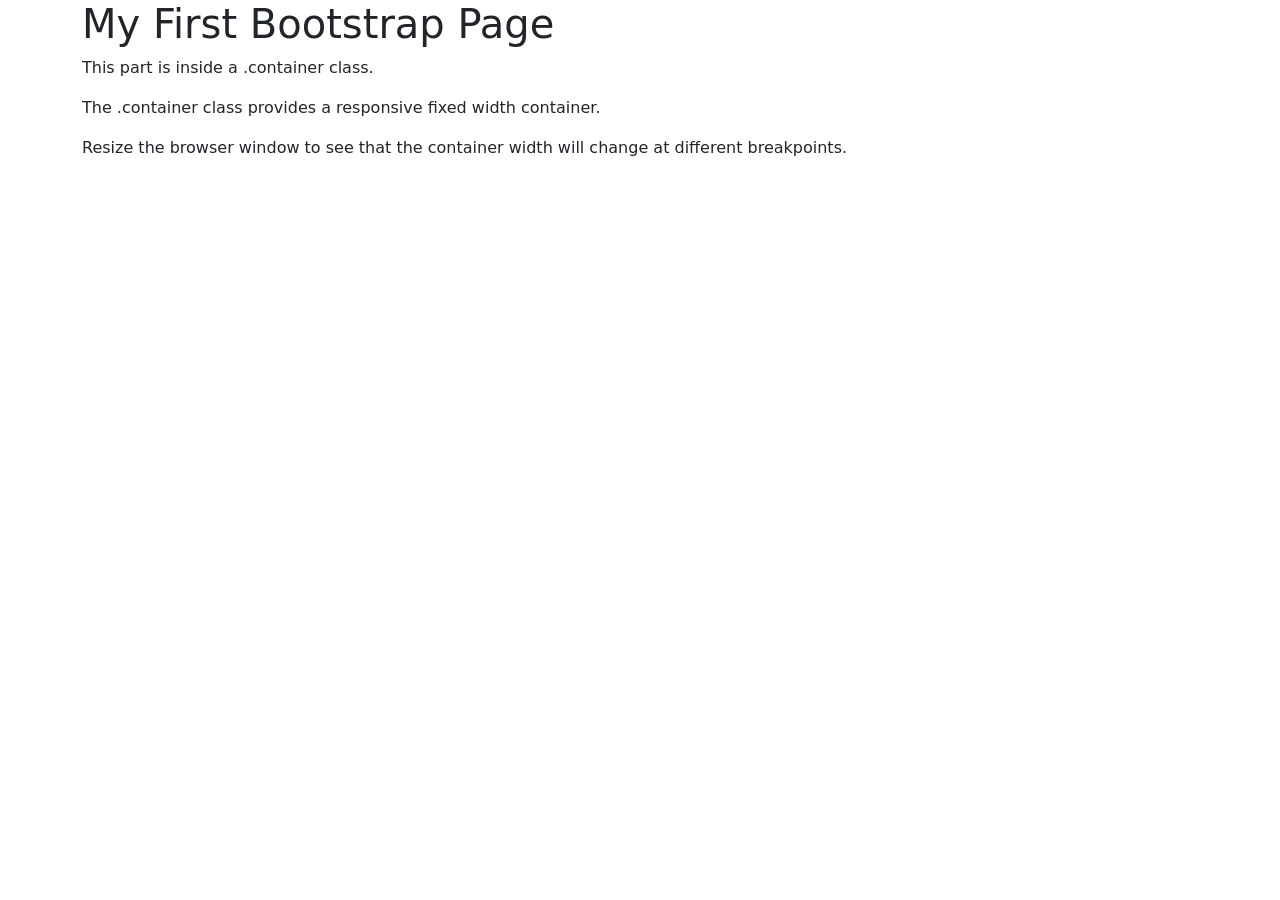
==== index.html @ bbdd52ba "first commit" ====
<!doctype html>
<html lang="en">
  <head>
    <meta charset="UTF-8" />
    <meta name="viewport" content="width=device-width, initial-scale=1.0" />
    <title>Niinan sivut bootstrap</title>
    <!-- Bootstrap liitettiin projektiin CDN-linkityksen avulla -->
    <link
      href="https://cdn.jsdelivr.net/npm/bootstrap@5.3.3/dist/css/bootstrap.min.css"
      rel="stylesheet"
    />
    <script src="https://cdn.jsdelivr.net/npm/bootstrap@5.3.3/dist/js/bootstrap.bundle.min.js"></script>
  </head>
  <body>
    <!-- Lisätään vielä body-elementtiin main-elementti, jonka sisälle kaikki
    sivun osiot tulevat. Lisää main-elementille id-tunnus alku sekä class-luokka
    container-fluid, jos haluat sisällön reunasta reunaan, tai class-luokka
    container, jos haluat reunoihin marginaalit. -->
    <div class="container">
      <h1>My First Bootstrap Page</h1>
      <p>This part is inside a .container class.</p>
      <p>The .container class provides a responsive fixed width container.</p>
      <p>
        Resize the browser window to see that the container width will change at
        different breakpoints.
      </p>
    </div>
  </body>
</html>
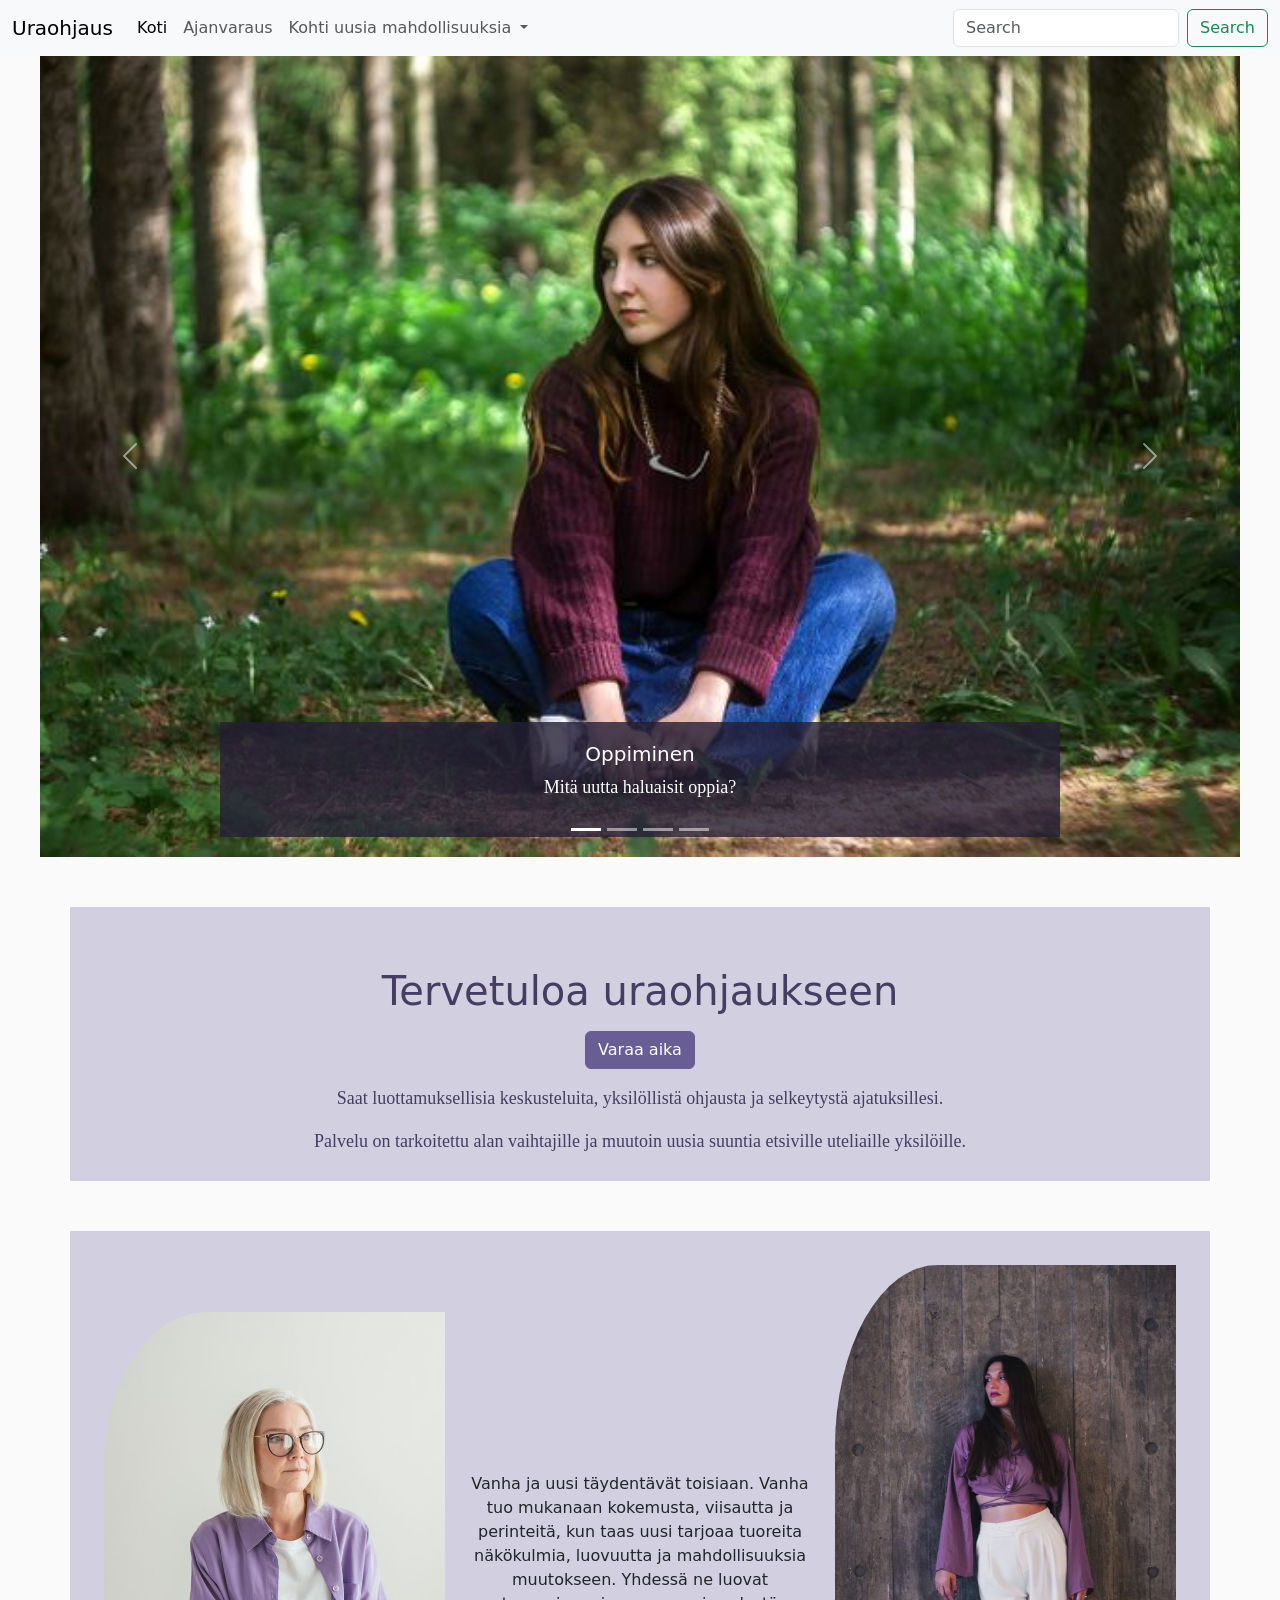
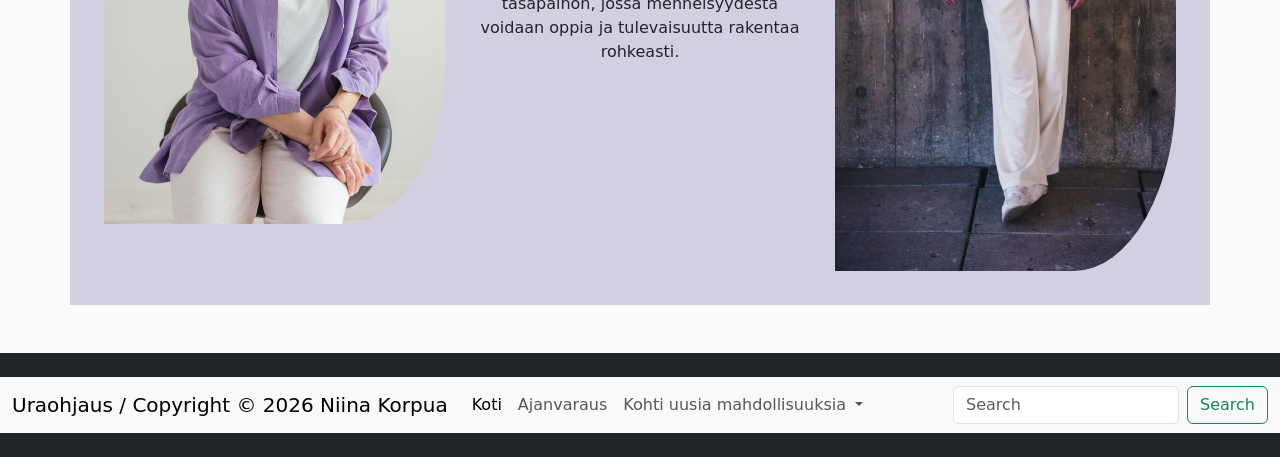
==== commit 04a5defa: "lisä bootsrap ominaisuus Basic List Groups ja hienosäätöjä" ====
--- a/index.html
+++ b/index.html
@@ -3,27 +3,287 @@
   <head>
     <meta charset="UTF-8" />
     <meta name="viewport" content="width=device-width, initial-scale=1.0" />
-    <title>Niinan sivut bootstrap</title>
+    <title>Niinan uraohjaus</title>
     <!-- Bootstrap liitettiin projektiin CDN-linkityksen avulla -->
     <link
       href="https://cdn.jsdelivr.net/npm/bootstrap@5.3.3/dist/css/bootstrap.min.css"
       rel="stylesheet"
     />
     <script src="https://cdn.jsdelivr.net/npm/bootstrap@5.3.3/dist/js/bootstrap.bundle.min.js"></script>
+
+    <!-- CSS -->
+    <link href="style.css" rel="stylesheet" type="text/css" />
   </head>
-  <body>
+<body class="d-flex flex-column min-vh-100">
+  <header>
+    <!-- NAVIGAATIO -->
+    <nav class="navbar navbar-expand-lg bg-body-tertiary">
+      <div class="container-fluid">
+        <a class="navbar-brand" href="index.html">Uraohjaus</a>
+        <button
+          class="navbar-toggler"
+          type="button"
+          data-bs-toggle="collapse"
+          data-bs-target="#navbarSupportedContent"
+          aria-controls="navbarSupportedContent"
+          aria-expanded="false"
+          aria-label="Toggle navigation"
+        >
+          <span class="navbar-toggler-icon"></span>
+        </button>
+        <div class="collapse navbar-collapse" id="navbarSupportedContent">
+          <ul class="navbar-nav me-auto mb-2 mb-lg-0">
+            <li class="nav-item">
+              <a class="nav-link active" aria-current="page" href="index.html"
+                >Koti</a
+              >
+            </li>
+            <li class="nav-item">
+              <a class="nav-link" href="ajanvaraus.html">Ajanvaraus</a>
+            </li>
+            <li class="nav-item dropdown">
+              <a
+                class="nav-link dropdown-toggle"
+                href="#"
+                role="button"
+                data-bs-toggle="dropdown"
+                aria-expanded="false"
+              >
+                Kohti uusia mahdollisuuksia
+              </a>
+              <ul class="dropdown-menu">
+                <li>
+                  <a class="dropdown-item" href="haitari.html"
+                    >Työ, oppiminen ja yrittäjyys</a
+                  >
+                </li>
+                <li>
+                  <a class="dropdown-item" href="usein_kysytyt_kysymykset.html"
+                    >Usein kysytyt kysymykset</a
+                  >
+                </li>
+              </ul>
+            </li>
+          </ul>
+          <form class="d-flex" role="search">
+            <input
+              class="form-control me-2"
+              type="search"
+              placeholder="Search"
+              aria-label="Search"
+            />
+            <button class="btn btn-outline-success" type="submit">
+              Search
+            </button>
+          </form>
+        </div>
+      </div>
+    </nav>
+    <!-- NAVIGAATIO loppuu -->
+
+    <!-- KARUSELLI ALKAA -->
+    <div id="carouselExampleCaptions" class="carousel slide">
+      <div class="carousel-indicators">
+        <button
+          type="button"
+          data-bs-target="#carouselExampleCaptions"
+          data-bs-slide-to="0"
+          class="active"
+          aria-current="true"
+          aria-label="Slide 1"
+        ></button>
+        <button
+          type="button"
+          data-bs-target="#carouselExampleCaptions"
+          data-bs-slide-to="1"
+          aria-label="Slide 2"
+        ></button>
+        <button
+          type="button"
+          data-bs-target="#carouselExampleCaptions"
+          data-bs-slide-to="2"
+          aria-label="Slide 3"
+        ></button>
+        <button
+          type="button"
+          data-bs-target="#carouselExampleCaptions"
+          data-bs-slide-to="3"
+          aria-label="Slide 4"
+        ></button>
+      </div>
+      <div class="carousel-inner">
+        <div class="carousel-item active">
+          <img src="nainen_istuu.jpg" class="d-block w-100" alt="Nainen istuu polulla metsässä violetti paita päällä ja farkut jalassa" />
+          <div class="carousel-caption d-none d-md-block">
+            <h5>Oppiminen</h5>
+            <p>Mitä uutta haluaisit oppia?</p>
+          </div>
+        </div>
+        <div class="carousel-item">
+          <img src="nainen_rannalla.jpg" class="d-block w-100" alt="Nainen seisoo selin kivisellä rannalla mekko päällä" />
+          <div class="carousel-caption d-none d-md-block">
+            <h5>Vapaus</h5>
+            <p>Mitä tekisit jos sinulla ei olisi mitään rajoitteita?</p>
+          </div>
+        </div>
+        <div class="carousel-item">
+          <img src="nainen_savu.jpg" class="d-block w-100" alt="Nainen seisoo metsässä edessään violetti savupilvi" />
+          <div class="carousel-caption d-none d-md-block">
+            <h5>Kehittyminen</h5>
+            <p>Mitä haluaisit muuttaa juuri nyt?</p>
+          </div>
+        </div>
+        <div class="carousel-item">
+          <img src="mies_vedessa.jpg" class="d-block w-100" alt="Mies makaa vedessä, kasvot pinnalla, ympärillä kukkia, joita käsi ojentaa" />
+          <div class="carousel-caption d-none d-md-block">
+            <h5>Hyvinvointi</h5>
+            <p>Mikä tuo sinulle hyvää mieltä ja rentoutusta?</p>
+          </div>
+        </div>
+        <button
+          class="carousel-control-prev"
+          type="button"
+          data-bs-target="#carouselExampleCaptions"
+          data-bs-slide="prev"
+        >
+          <span class="carousel-control-prev-icon" aria-hidden="true"></span>
+          <span class="visually-hidden">Previous</span>
+        </button>
+        <button
+          class="carousel-control-next"
+          type="button"
+          data-bs-target="#carouselExampleCaptions"
+          data-bs-slide="next"
+        >
+          <span class="carousel-control-next-icon" aria-hidden="true"></span>
+          <span class="visually-hidden">Next</span>
+        </button>
+      </div>
+    </div>
+    <!-- KARUSELLI loppuu -->
+  </header>
     <!-- Lisätään vielä body-elementtiin main-elementti, jonka sisälle kaikki
     sivun osiot tulevat. Lisää main-elementille id-tunnus alku sekä class-luokka
     container-fluid, jos haluat sisällön reunasta reunaan, tai class-luokka
     container, jos haluat reunoihin marginaalit. -->
-    <div class="container">
-      <h1>My First Bootstrap Page</h1>
-      <p>This part is inside a .container class.</p>
-      <p>The .container class provides a responsive fixed width container.</p>
-      <p>
-        Resize the browser window to see that the container width will change at
-        different breakpoints.
-      </p>
-    </div>
+    <main id="alku" class="flex-grow-1">
+      <div class="container">
+        <h1>Tervetuloa uraohjaukseen</h1>
+        <p></p>
+        <div class="text-center">
+          <button
+            type="button"
+            class="btn btn-primary d-block mx-auto"
+            onclick="location.href='ajanvaraus.html'">
+            Varaa aika
+          </button>
+        </div>
+        <p></p>
+        <p>
+          Saat luottamuksellisia keskusteluita, yksilöllistä ohjausta ja selkeytystä ajatuksillesi.
+        </p>
+        <p>
+          Palvelu on tarkoitettu alan vaihtajille ja muutoin uusia suuntia
+          etsiville uteliaille yksilöille.
+        </p>
+      </div>
+
+      <!-- Grid eli ruudukko ALKAA -->
+      <div class="container text-center">
+        <div class="row align-items-center p-4">
+          <div class="col-md-4">
+            <img
+              src="Vanhempi_nainen.jpg"
+              alt="Vanhempi nainen istuu ja katsoo eteen päin"
+              class="ruudukon-kuvat"
+            />
+          </div>
+          <div class="col-md-4">
+            Vanha ja uusi täydentävät toisiaan. Vanha tuo mukanaan kokemusta,
+            viisautta ja perinteitä, kun taas uusi tarjoaa tuoreita näkökulmia,
+            luovuutta ja mahdollisuuksia muutokseen. Yhdessä ne luovat
+            tasapainon, jossa menneisyydestä voidaan oppia ja tulevaisuutta
+            rakentaa rohkeasti.
+          </div>
+          <div class="col-md-4">
+            <img
+              src="nuorempi_nainen.jpg"
+              alt="Nuori nainen seisoo ja katsoo vasemmalle"
+              class="ruudukon-kuvat"
+            />
+          </div>
+        </div>
+      </div>
+      <!-- Grid eli ruudukko LOPPUU -->
+    </main>
+
+
+  <!-- FOOTER alkaa -->
+  <footer class="bg-dark text-white text-center py-4 mt-5">
+    <!-- NAVIGAATIO -->
+    <nav class="navbar navbar-expand-lg bg-body-tertiary">
+      <div class="container-fluid">
+        <a class="navbar-brand" href="index.html">Uraohjaus / Copyright © 2026 Niina Korpua</a>
+        <button
+          class="navbar-toggler"
+          type="button"
+          data-bs-toggle="collapse"
+          data-bs-target="#navbarSupportedContent"
+          aria-controls="navbarSupportedContent"
+          aria-expanded="false"
+          aria-label="Toggle navigation"
+        >
+          <span class="navbar-toggler-icon"></span>
+        </button>
+        <div class="collapse navbar-collapse" id="navbarSupportedContent">
+          <ul class="navbar-nav me-auto mb-2 mb-lg-0">
+            <li class="nav-item">
+              <a class="nav-link active" aria-current="page" href="index.html"
+                >Koti</a
+              >
+            </li>
+            <li class="nav-item">
+              <a class="nav-link" href="ajanvaraus.html">Ajanvaraus</a>
+            </li>
+            <li class="nav-item dropdown">
+              <a
+                class="nav-link dropdown-toggle"
+                href="#"
+                role="button"
+                data-bs-toggle="dropdown"
+                aria-expanded="false"
+              >
+                Kohti uusia mahdollisuuksia
+              </a>
+              <ul class="dropdown-menu">
+                <li>
+                  <a class="dropdown-item" href="haitari.html"
+                    >Työ, oppiminen ja yrittäjyys</a
+                  >
+                </li>
+                <li>
+                  <a class="dropdown-item" href="usein_kysytyt_kysymykset.html"
+                    >Usein kysytyt kysymykset</a
+                  >
+                </li>
+              </ul>
+            </li>
+          </ul>
+          <form class="d-flex" role="search">
+            <input
+              class="form-control me-2"
+              type="search"
+              placeholder="Search"
+              aria-label="Search"
+            />
+            <button class="btn btn-outline-success" type="submit">
+              Search
+            </button>
+          </form>
+        </div>
+      </div>
+    </nav>
+    <!-- NAVIGAATIO loppuu -->
+  <!-- FOOTER loppuu -->
   </body>
 </html>
--- a/style.css
+++ b/style.css
@@ -0,0 +1,100 @@
+body {
+  background-color: #fafafb;
+}
+
+h1 {
+  margin-top: 50px;
+  color: #453d62;
+  text-align: center;
+}
+
+h2 {
+  color: #231f35;
+  margin-top: 50px;
+}
+
+p {
+  color: #453d62;
+  font-family: verdana;
+  font-size: 18px;
+}
+
+.carousel-caption {
+  color: white;
+  background-color: rgba(35, 31, 53, 0.8); /* #231F35 */
+}
+
+.carousel-caption p {
+  color: white;
+}
+.carousel {
+  max-width: 1200px;
+  margin: 0 auto;
+}
+
+.carousel img {
+  width: 100%;
+  height: auto;
+}
+
+.container {
+  margin-top: 50px;
+  padding: 10px;
+  background-color: #d2d0e0;
+}
+
+.container p {
+  text-align: center;
+}
+
+.ruudukon-kuvat {
+  width: 100%;
+  max-width: 500px;
+  /* object-fit: cover;
+  object-position: top;  ohjaa rajauksen kohtaa */
+  border-radius: 30% 0 30% 0;
+}
+
+.card {
+  margin-top: 50px;
+}
+
+.card-text {
+  color: #695e93;
+}
+
+/*haitari*/
+.accordion {
+  margin-top: 50px;
+}
+
+/*haitarin otsikoiden taustaväri*/
+.accordion-button {
+  background-color: #d2d0e0;
+}
+
+.accordion-button:hover {
+  background-color: #695e93;
+}
+
+/*haitarin otsikoiden taustaväri avattuna*/
+.accordion-button:not(.collapsed) {
+  background-color: #695e93;
+  color: white;
+}
+
+/*taulukko*/
+.table {
+  margin-bottom: 50px;
+}
+
+/* Ajanvaraus painikkeet */
+.btn-primary {
+  background-color: #695e93;
+  border-color: #695e93;
+}
+
+.btn-primary:hover {
+  background-color: #453d62;
+  border-color: #453d62;
+}
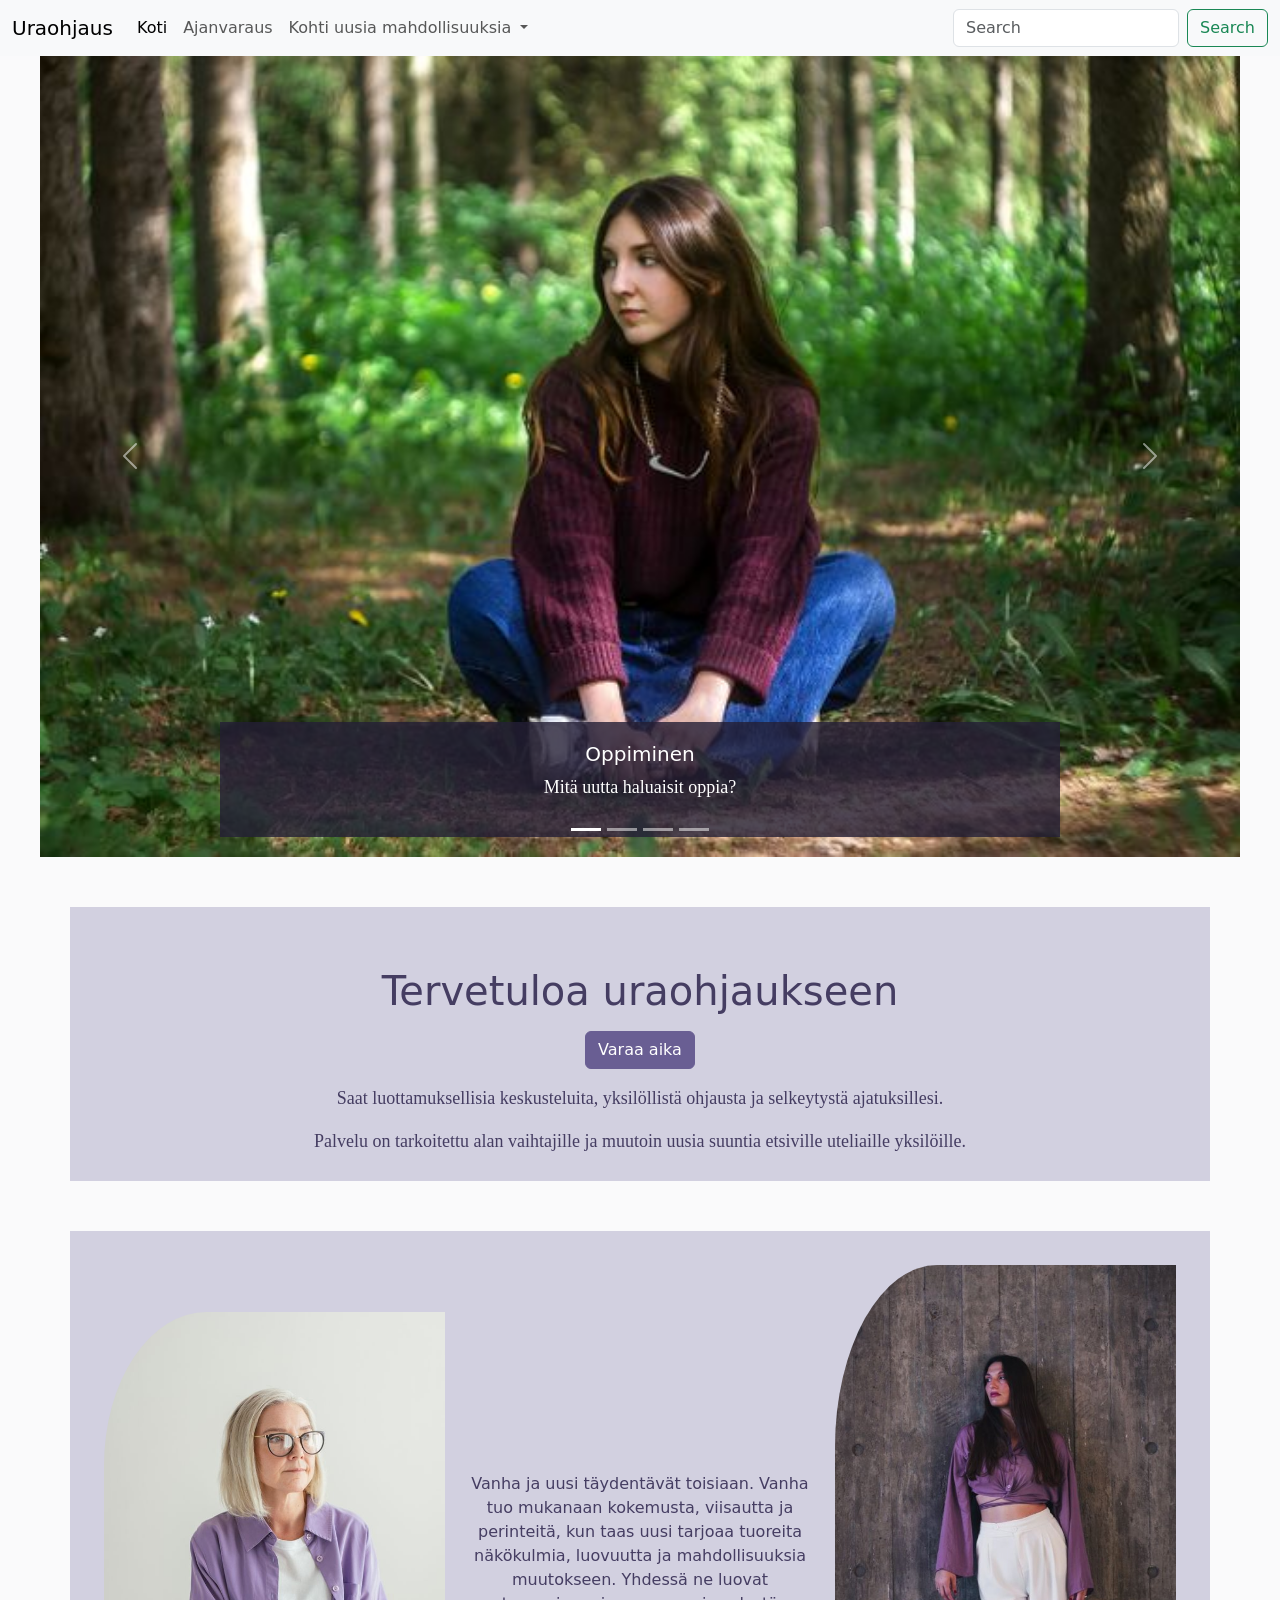
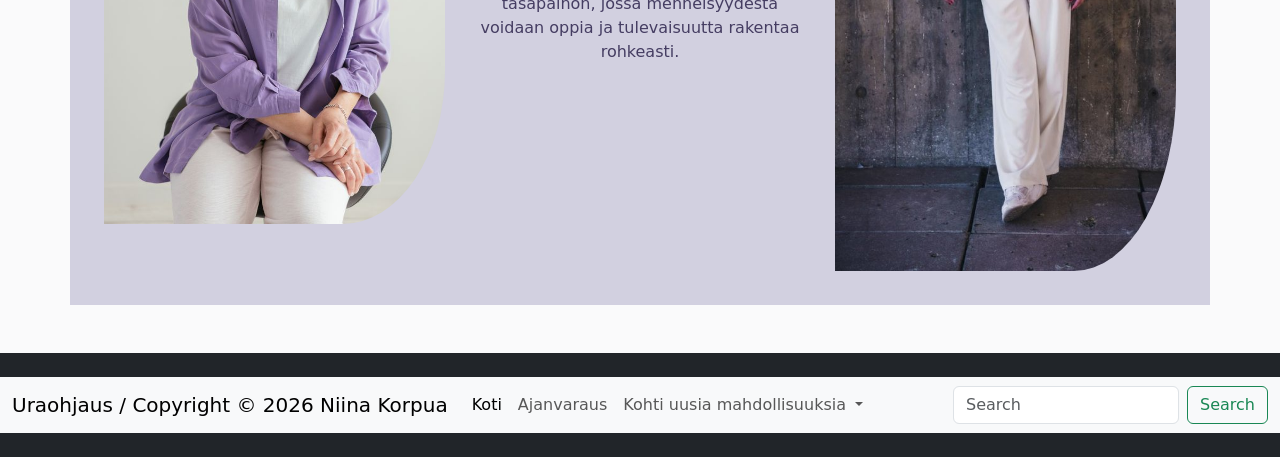
==== commit a4553188: "loput muutokset ja hienosäädöt" ====
--- a/index.html
+++ b/index.html
@@ -198,12 +198,14 @@
               class="ruudukon-kuvat"
             />
           </div>
-          <div class="col-md-4">
+          <div class="col-md-4" style="color: #453d62;">
+            <p></p>
             Vanha ja uusi täydentävät toisiaan. Vanha tuo mukanaan kokemusta,
             viisautta ja perinteitä, kun taas uusi tarjoaa tuoreita näkökulmia,
             luovuutta ja mahdollisuuksia muutokseen. Yhdessä ne luovat
             tasapainon, jossa menneisyydestä voidaan oppia ja tulevaisuutta
             rakentaa rohkeasti.
+            <p></p>
           </div>
           <div class="col-md-4">
             <img
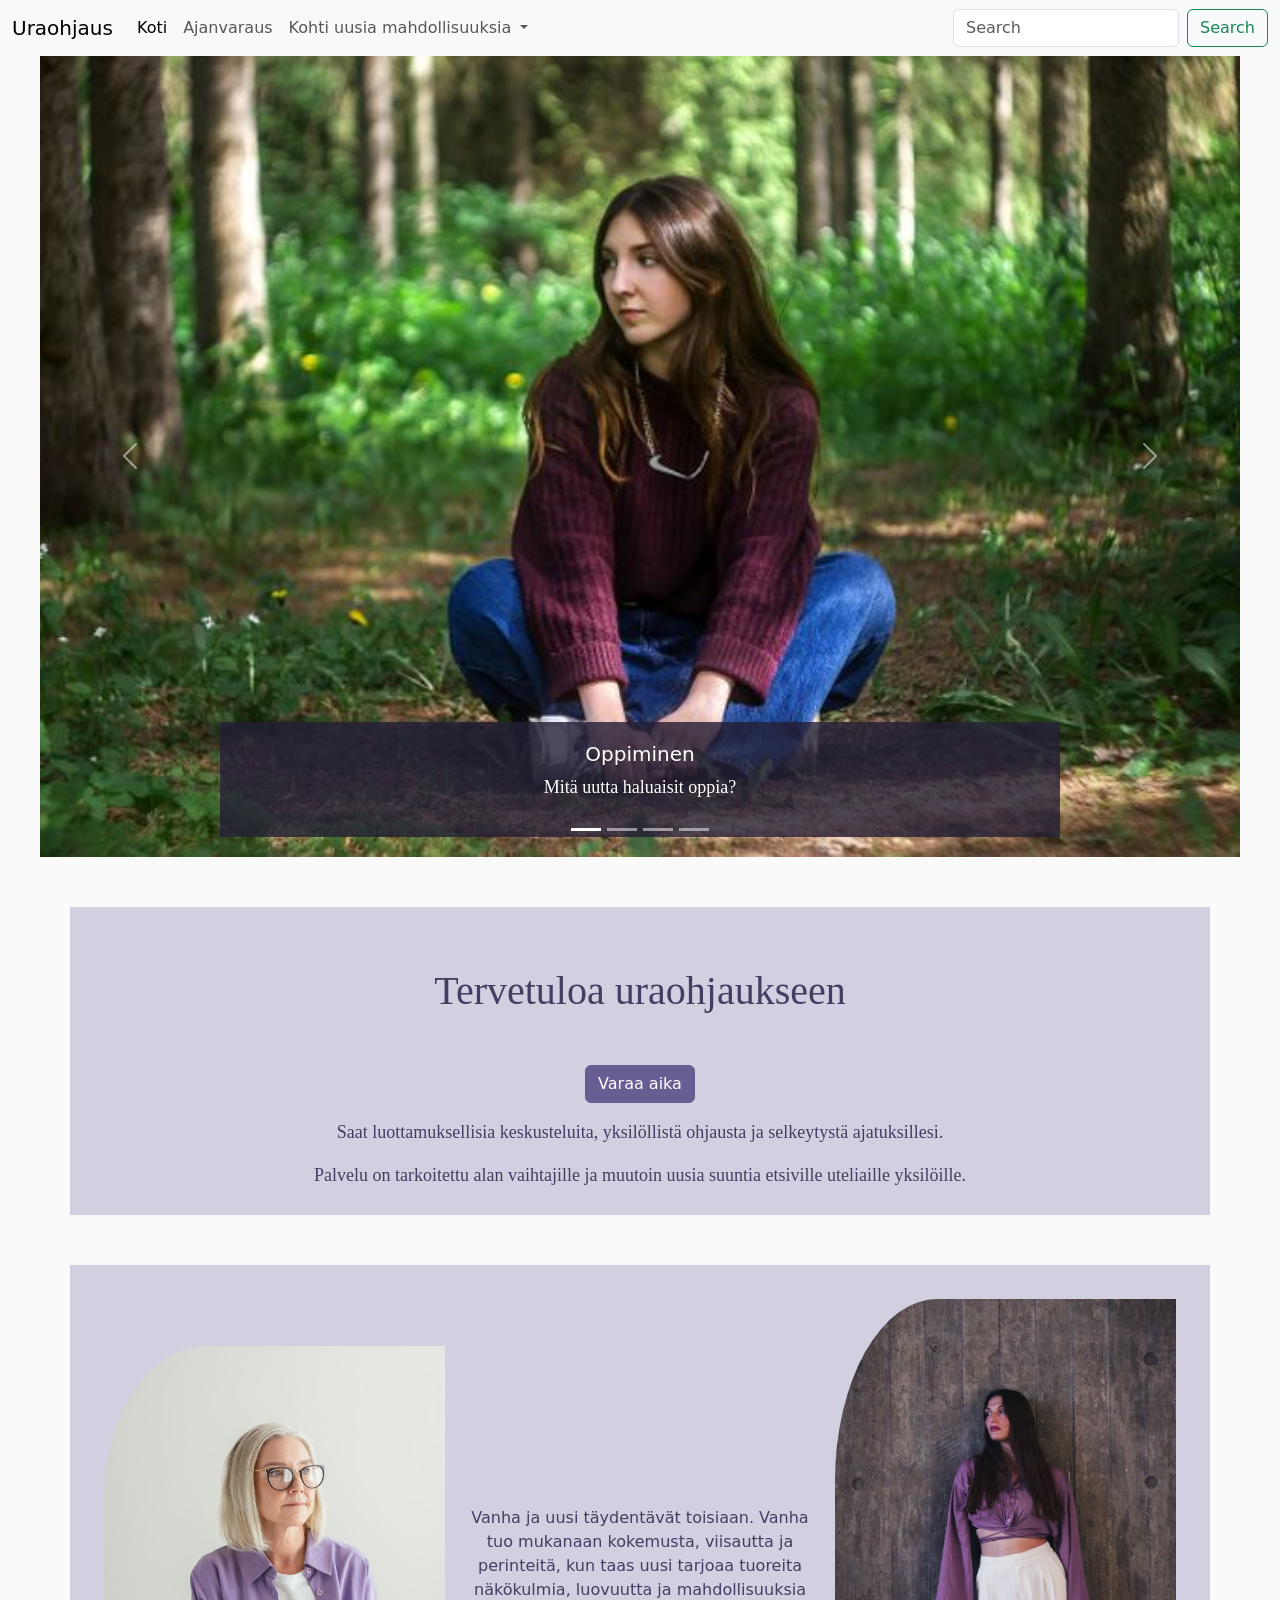
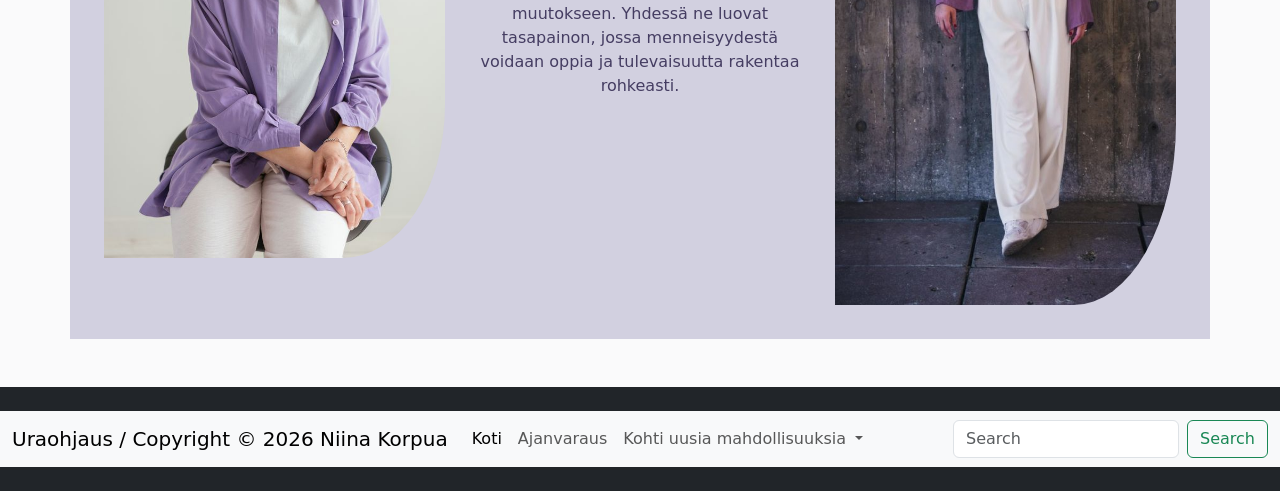
==== commit 2bc9aa99: "Viimeiset viilaukset H1 margin-bottom: 50px" ====
--- a/index.html
+++ b/index.html
@@ -169,7 +169,6 @@
     <main id="alku" class="flex-grow-1">
       <div class="container">
         <h1>Tervetuloa uraohjaukseen</h1>
-        <p></p>
         <div class="text-center">
           <button
             type="button"
--- a/style.css
+++ b/style.css
@@ -1,11 +1,14 @@
+/*Perusasetukset*/
 body {
   background-color: #fafafb;
 }
 
 h1 {
+  font-family: cursive;
   margin-top: 50px;
   color: #453d62;
   text-align: center;
+  margin-bottom: 50px;
 }
 
 h2 {
@@ -19,6 +22,7 @@
   font-size: 18px;
 }
 
+/*Karuselli*/
 .carousel-caption {
   color: white;
   background-color: rgba(35, 31, 53, 0.8); /* #231F35 */
@@ -27,6 +31,7 @@
 .carousel-caption p {
   color: white;
 }
+
 .carousel {
   max-width: 1200px;
   margin: 0 auto;
@@ -37,6 +42,7 @@
   height: auto;
 }
 
+/*container asetuksia*/
 .container {
   margin-top: 50px;
   padding: 10px;
@@ -47,6 +53,7 @@
   text-align: center;
 }
 
+/*Ruudukon kuvien asetukset*/
 .ruudukon-kuvat {
   width: 100%;
   max-width: 500px;
@@ -55,9 +62,7 @@
   border-radius: 30% 0 30% 0;
 }
 
-.card {
-  margin-top: 50px;
-}
+/*Korttien asetukset*/
 
 .card-text {
   color: #695e93;
